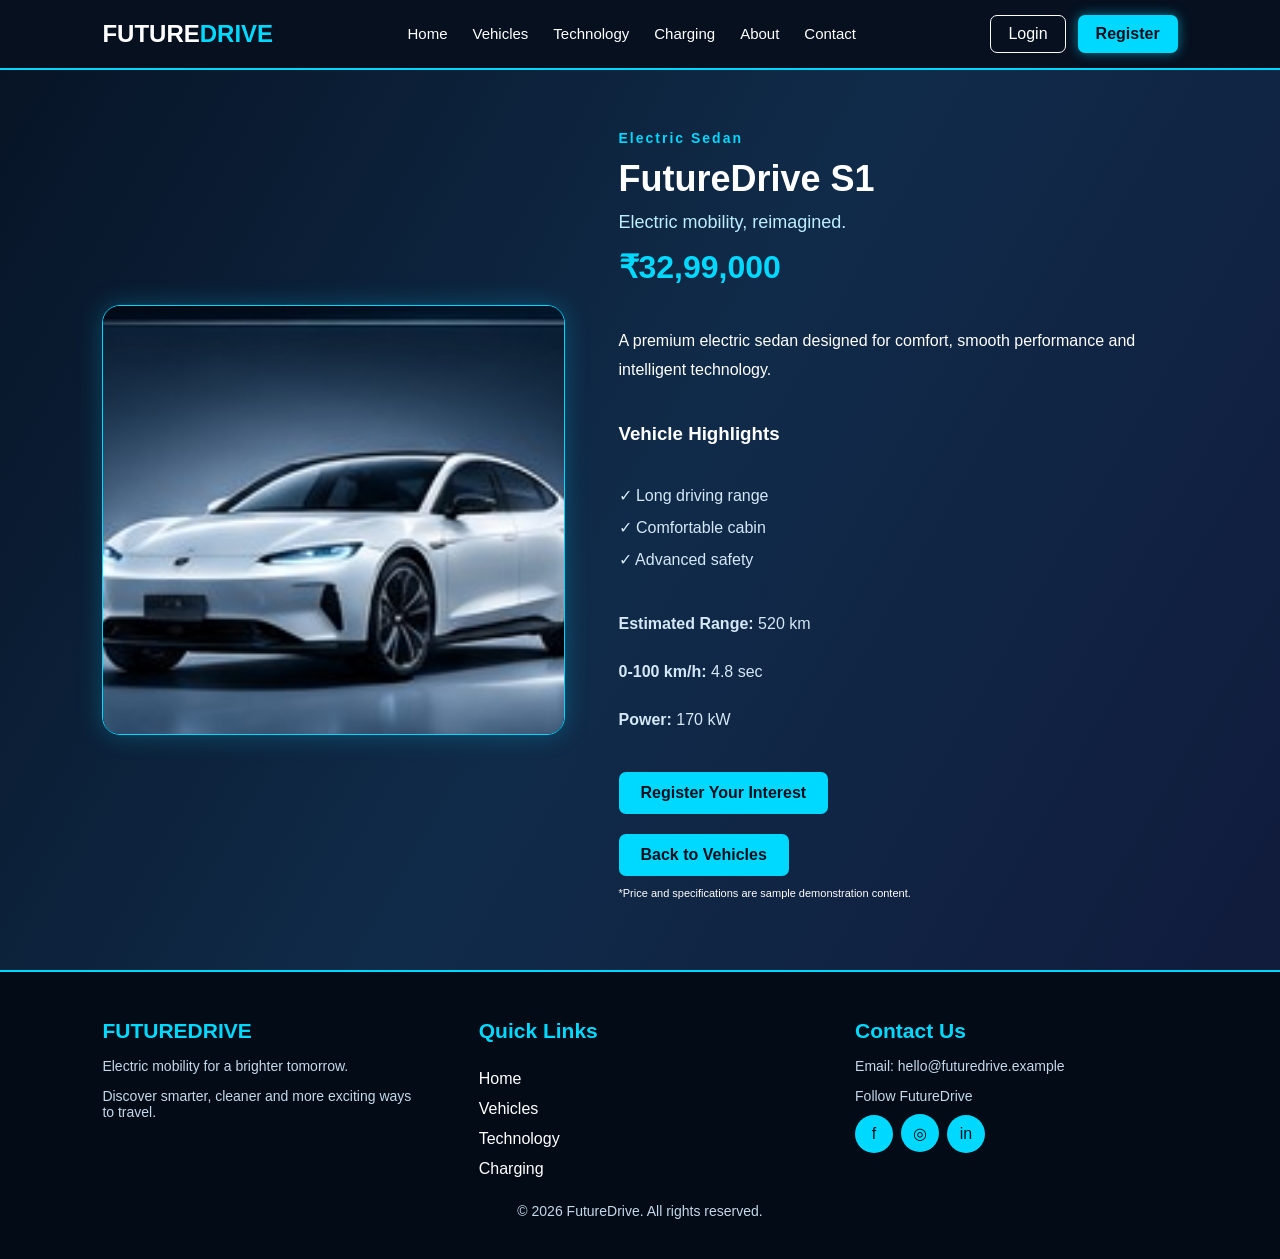
==== car1.html @ e7c0e1f0 "Initial commit - FutureDrive website" ====
<!DOCTYPE html>
<html lang="en">
<head>
    <meta charset="UTF-8">
    <meta name="viewport" content="width=device-width, initial-scale=1.0">
    <title>FutureDrive S1 - FutureDrive</title>
    <link rel="stylesheet" href="style.css">
    <link rel="stylesheet" href="https://cdnjs.cloudflare.com/ajax/libs/font-awesome/6.5.1/css/all.min.css">
</head>
<body>
<nav class="navbar">
    <a href="index.html" class="logo">FUTURE<span>DRIVE</span></a>

    <input type="checkbox" id="menu-toggle">
    <label for="menu-toggle" class="menu-icon">
        <i class="fa-solid fa-bars">☰</i>
    </label>

    <ul class="nav-links">
        <li><a href="index.html" class="anchor-link">Home</a></li>
        <li><a href="index.html#vehicles" class="anchor-link">Vehicles</a></li>
        <li><a href="index.html#technology" class="anchor-link">Technology</a></li>
        <li><a href="index.html#charging" class="anchor-link">Charging</a></li>
        <li><a href="index.html#about" class="anchor-link">About</a></li>
        <li><a href="index.html#contact" class="anchor-link">Contact</a></li>
    </ul>

    <div class="nav-buttons">
        <a href="login.html" class="login-btn">Login</a>
        <a href="register.html" class="register-btn">Register</a>
    </div>
</nav>
<section class="shoe-detail-page">
    <div class="shoe-detail-container">
        <div class="shoe-detail-image">
            <img src="images/detail-sedan.jpg" alt="FutureDrive S1">
        </div>
        <div class="shoe-detail-info">
            <div class="category">Electric Sedan</div>
            <h1>FutureDrive S1</h1>
            <p class="shoe-tagline">Electric mobility, reimagined.</p>
            <div class="shoe-price">
                <span class="offer-price">₹32,99,000</span>
            </div>
            <p class="shoe-description">A premium electric sedan designed for comfort, smooth performance and intelligent technology.</p>
            <h3>Vehicle Highlights</h3>
            <p class="shoe-features">✓ Long driving range<br>✓ Comfortable cabin<br>✓ Advanced safety</p>
            <div class="shoe-features">
                <p><strong>Estimated Range:</strong> 520 km</p>
                <p><strong>0-100 km/h:</strong> 4.8 sec</p>
                <p><strong>Power:</strong> 170 kW</p>
            </div>
            <a href="register.html" class="back-shopping">Register Your Interest</a>
            <a href="index.html#vehicles" class="back-shopping">Back to Vehicles</a>
            <p style="font-size:11px;">*Price and specifications are sample demonstration content.</p>
        </div>
    </div>
</section>
<footer id="contact">
    <div class="footer-container">
        <div class="footer-contact">
            <h2>FUTUREDRIVE</h2>
            <p>Electric mobility for a brighter tomorrow.</p>
            <p>Discover smarter, cleaner and more exciting ways to travel.</p>
        </div>
        <div class="footer-links">
            <h2>Quick Links</h2>
            <a href="index.html">Home</a>
            <a href="index.html#vehicles">Vehicles</a>
            <a href="index.html#technology">Technology</a>
            <a href="index.html#charging">Charging</a>
        </div>
        <div class="footer-media">
            <h2>Contact Us</h2>
            <p>Email: hello@futuredrive.example</p>
            <p>Follow FutureDrive</p>
            <a href="#">f</a><a href="#">◎</a><a href="#">in</a>
        </div>
    </div>
    <p style="text-align:center; margin-top:25px;">© 2026 FutureDrive. All rights reserved.</p>
</footer>
</body>
</html>
---- style.css ----
* {
    box-sizing: border-box;
}

body {
    margin: 0;
    padding: 0;
    font-family: Arial, sans-serif;
    background-color: #071426;
    color: white;
    min-height: 100vh;
    display: flex;
    flex-direction: column;
}

.navbar {
    display: flex;
    align-items: center;
    justify-content: space-between;
    padding: 15px 8%;
    background-color: #06101F;
    color: white;
    border-bottom: 2px solid #00D9FF;
    box-shadow: 0 3px 15px rgba(0, 217, 255, 0.25);
}

.logo {
    color: white;
    font-size: 24px;
    font-weight: bold;
    text-decoration: none;
}

.logo span {
    color: #00D9FF;
}

.nav-links {
    display: flex;
    gap: 25px;
    list-style-type: none;
    margin: 0;
    padding: 0;
}

.anchor-link {
    text-decoration: none;
    color: white;
    font-size: 15px;
    transition: 0.3s;
}

.anchor-link:hover {
    color: #00D9FF;
    text-decoration: underline;
}

.nav-buttons {
    display: flex;
    align-items: center;
    gap: 12px;
}

.login-btn {
    color: white;
    text-decoration: none;
    padding: 9px 17px;
    border: 1px solid white;
    border-radius: 7px;
}

.login-btn:hover {
    color: #00D9FF;
    border-color: #00D9FF;
}

.register-btn {
    color: #06101F;
    text-decoration: none;
    padding: 10px 18px;
    background-color: #00D9FF;
    border-radius: 7px;
    font-weight: bold;
    box-shadow: 0 0 12px rgba(0, 217, 255, 0.55);
}

.register-btn:hover {
    background-color: white;
    box-shadow: 0 0 20px #00D9FF;
    transform: translateY(-3px);
}

#menu-toggle {
    display: none;
}

.menu-icon {
    display: none;
}

.hero {
    height: 430px;
    display: flex;
    align-items: center;
    padding: 40px 10%;
    background-image: linear-gradient(to right, rgba(3, 12, 28, 0.95), rgba(3, 12, 28, 0.15)), url("images/hero-ev.jpg");
    background-size: cover;
    background-position: center;
    box-sizing: border-box;
}

.hero-content {
    max-width: 520px;
}

.hero-content h1 {
    font-size: 48px;
    line-height: 1.15;
    margin-bottom: 12px;
}

.hero-content h1 span {
    color: #00D9FF;
    text-shadow: 0 0 15px #00D9FF;
}

.hero-content p {
    font-size: 17px;
    line-height: 1.6;
    margin-bottom: 25px;
    color: #DCEBFA;
}

.hero-buttons {
    display: flex;
    gap: 15px;
}

.shop-btn {
    padding: 12px 25px;
    background-color: #00D9FF;
    color: #06101F;
    text-decoration: none;
    border-radius: 8px;
    font-weight: bold;
    transition: 0.3s;
    box-shadow: 0 0 12px rgba(0, 217, 255, 0.5);
}

.shop-btn:hover {
    background-color: white;
    transform: translateY(-4px);
    box-shadow: 0 0 22px #00D9FF;
}

.explore-btn {
    padding: 12px 25px;
    border: 1px solid white;
    color: white;
    text-decoration: none;
    border-radius: 8px;
    transition: 0.3s;
}

.explore-btn:hover {
    background-color: white;
    color: #071426;
}

.collections {
    padding: 35px 8%;
    background: linear-gradient(120deg, #0A203A, #111B3C);
}

.collections h2,
.products h2 {
    margin-bottom: 20px;
    font-size: 25px;
    text-align: center;
}

.collection-container {
    display: flex;
    justify-content: space-between;
    flex-wrap: wrap;
    gap: 15px;
}

.collection-card {
    background-color: #102B49;
    width: 15%;
    border: 1px solid #23617C;
    border-radius: 10px;
    text-align: center;
    overflow: hidden;
    transition: 0.3s;
}

.collection-card img {
    width: 100%;
    height: 105px;
    object-fit: cover;
}

.collection-card h3 {
    margin: 12px 5px;
    font-size: 15px;
}

.collection-card:hover {
    transform: scale(1.05);
    border-color: #00D9FF;
    box-shadow: 0 0 17px rgba(0, 217, 255, 0.35);
    position: relative;
    z-index: 2;
}

.collection-card:active {
    transform: scale(1.05);
}

.products {
    padding: 35px 8%;
    background-color: #071426;
}

.product-container {
    display: flex;
    justify-content: space-between;
    flex-wrap: wrap;
    gap: 18px;
}

.product-card {
    background-color: #102B49;
    width: 23%;
    border: 1px solid #23617C;
    border-radius: 10px;
    text-align: center;
    padding-bottom: 15px;
    overflow: hidden;
    transition: 0.3s;
}

.product-card img {
    width: 100%;
    height: 155px;
    object-fit: cover;
}

.product-card h3 {
    font-size: 17px;
    margin-top: 12px;
}

.product-card p {
    font-size: 14px;
    margin: 5px;
    color: #C5D8EA;
}

.product-price {
    color: #00D9FF;
    font-size: 18px;
    font-weight: bold;
    margin: 10px;
}

.product-card:hover {
    transform: scale(1.05);
    border-color: #00D9FF;
    box-shadow: 0 0 20px rgba(0, 217, 255, 0.3);
    position: relative;
    z-index: 2;
}

.product-card:active {
    transform: scale(1.05);
}

.view-details {
    display: block;
    width: 80%;
    margin: 10px auto 0;
    padding: 10px 20px;
    background-color: #00BFE8;
    color: #06101F;
    text-decoration: none;
    border-radius: 7px;
    box-sizing: border-box;
    font-size: 14px;
    font-weight: bold;
}

.view-details:hover {
    background-color: white;
    box-shadow: 0 0 15px #00D9FF;
}

.promo-section {
    display: flex;
    justify-content: space-between;
    gap: 20px;
    padding: 35px 8%;
    background: linear-gradient(120deg, #101C3B, #092B43);
}

.promo-card {
    width: 50%;
    min-height: 220px;
    padding: 30px;
    display: flex;
    flex-direction: column;
    justify-content: center;
    background-size: cover;
    background-position: center;
    border-radius: 12px;
    overflow: hidden;
    border: 1px solid #00AFCF;
}

.promo-card h2 {
    margin: 0 0 10px;
}

.promo-card p {
    max-width: 300px;
    line-height: 1.5;
}

.charging-banner {
    background-image: linear-gradient(to right, rgba(3, 12, 28, 0.9), rgba(3, 12, 28, 0.2)), url("images/charging.jpg");
}

.green-banner {
    background-image: linear-gradient(to right, rgba(3, 12, 28, 0.9), rgba(3, 12, 28, 0.2)), url("images/green-drive.jpg");
}

.bottom-section {
    display: flex;
    justify-content: space-between;
    gap: 35px;
    padding: 35px 8%;
    background-color: #0A203A;
}

.why-choose {
    width: 65%;
}

.newsletter {
    width: 30%;
}

.bottom-section h2 {
    font-size: 23px;
    margin-bottom: 18px;
}

.features {
    display: flex;
    justify-content: space-between;
    text-align: center;
    margin-top: 20px;
    gap: 15px;
}

.feature {
    width: 30%;
}

.feature i {
    font-size: 32px;
    margin-bottom: 10px;
    color: #00D9FF;
}

.feature p {
    font-size: 14px;
    color: #C5D8EA;
}

.newsletter-box {
    background-color: #102B49;
    border: 1px solid #23617C;
    padding: 20px;
    border-radius: 10px;
}

.newsletter-box h4 {
    margin-bottom: 15px;
    font-size: 17px;
}

.newsletter-box input {
    width: 100%;
    padding: 10px;
    border: 1px solid #3A607D;
    background-color: #071426;
    color: white;
    border-radius: 5px;
    margin-bottom: 12px;
    box-sizing: border-box;
}

.newsletter-box button {
    width: 100%;
    padding: 10px;
    background-color: #00D9FF;
    color: #06101F;
    border: none;
    border-radius: 6px;
    cursor: pointer;
    font-weight: bold;
}

.newsletter-box button:hover {
    background-color: white;
    box-shadow: 0 0 15px #00D9FF;
}

footer {
    background-color: #030B17;
    color: white;
    padding: 30px 8%;
    border-top: 2px solid #00D9FF;
}

.footer-container {
    display: flex;
    justify-content: space-between;
    gap: 25px;
}

.footer-links,
.footer-contact,
.footer-media {
    width: 30%;
}

footer h2 {
    margin-bottom: 15px;
    color: #00D9FF;
    font-size: 21px;
}

footer p {
    font-size: 14px;
    margin-bottom: 10px;
    color: #C5D8EA;
}

.footer-links {
    display: flex;
    flex-direction: column;
    gap: 12px;
}

.footer-links a {
    color: white;
    text-decoration: none;
}

.footer-links a:hover {
    color: #00D9FF;
    text-decoration: underline;
}

.footer-media a {
    display: inline-flex;
    justify-content: center;
    align-items: center;
    width: 38px;
    height: 38px;
    background-color: #00D9FF;
    color: #06101F;
    border-radius: 50%;
    text-decoration: none;
    margin-right: 8px;
}

.footer-media a:hover {
    background-color: white;
    transform: translateY(-4px);
}

.shoe-detail-page {
    width: 100%;
    flex: 1;
    padding: 40px 8%;
    display: flex;
    align-items: center;
    background: linear-gradient(120deg, #071426, #102B49, #111B3C);
}

.shoe-detail-container {
    width: 100%;
    display: flex;
    flex-direction: row;
    align-items: center;
    justify-content: space-between;
    gap: 5%;
}

.shoe-detail-image {
    width: 43%;
    flex-shrink: 0;
}

.shoe-detail-image img {
    display: block;
    width: 100%;
    height: 430px;
    object-fit: cover;
    object-position: center;
    border-radius: 18px;
    border: 1px solid #00D9FF;
    box-shadow: 0 0 25px rgba(0, 217, 255, 0.25);
}

.shoe-detail-info {
    width: 52%;
    color: white;
    padding: 20px 0;
    display: flex;
    flex-direction: column;
    justify-content: center;
}

.shoe-detail-info .category {
    color: #00D9FF;
    font-size: 14px;
    font-weight: bold;
    letter-spacing: 2px;
    margin-bottom: 12px;
}

.shoe-detail-info h1 {
    color: white;
    font-size: 36px;
    margin: 0 0 12px;
}

.shoe-tagline {
    color: #BDEEFF;
    font-size: 18px;
    margin: 0 0 15px;
}

.shoe-price {
    display: flex;
    align-items: center;
    flex-wrap: wrap;
    gap: 18px;
    margin: 0 0 25px;
}

.offer-price {
    color: #00D9FF;
    font-size: 32px;
    font-weight: bold;
}

.shoe-description {
    color: white;
    font-size: 16px;
    line-height: 1.8;
    margin-bottom: 20px;
}

.shoe-features {
    line-height: 2;
    color: #D4E8F7;
}

.back-shopping {
    display: inline-block;
    width: fit-content;
    margin-top: 20px;
    padding: 12px 22px;
    background-color: #00D9FF;
    color: #06101F;
    text-decoration: none;
    border-radius: 7px;
    transition: 0.3s;
    font-weight: bold;
}

.back-shopping:hover {
    background-color: white;
    box-shadow: 0 0 15px #00D9FF;
    transform: translateY(-3px);
}

.login-page {
    min-height: 600px;
    display: flex;
    align-items: center;
    justify-content: center;
    padding: 40px 20px;
    background-image: linear-gradient(rgba(3, 12, 28, 0.72), rgba(3, 12, 28, 0.72)), url("images/login-bg.jpg");
    background-size: cover;
    background-position: center;
}

.register-page {
    min-height: 650px;
    display: flex;
    align-items: center;
    justify-content: center;
    padding: 40px 20px;
    background-image: linear-gradient(rgba(3, 12, 28, 0.72), rgba(3, 12, 28, 0.72)), url("images/register-bg.jpg");
    background-size: cover;
    background-position: center;
}

.login-box {
    width: 100%;
    max-width: 420px;
    padding: 35px;
    background-color: rgba(5, 18, 36, 0.94);
    border: 1px solid #00D9FF;
    border-radius: 12px;
    box-shadow: 0 0 25px rgba(0, 217, 255, 0.3);
}

.login-box h1 {
    text-align: center;
    margin-bottom: 10px;
}

.login-box p {
    text-align: center;
    color: #C5D8EA;
    margin-bottom: 25px;
}

.login-box label {
    display: block;
    margin: 12px 0 6px;
    font-size: 14px;
}

.login-box input {
    width: 100%;
    padding: 12px;
    border: 1px solid #3A607D;
    background-color: #071426;
    color: white;
    border-radius: 6px;
    box-sizing: border-box;
}

.login-box input:focus {
    outline: none;
    border-color: #00D9FF;
    box-shadow: 0 0 10px rgba(0, 217, 255, 0.3);
}

.login-box button {
    width: 100%;
    padding: 12px;
    margin-top: 20px;
    background-color: #00D9FF;
    color: #06101F;
    border: none;
    border-radius: 7px;
    font-weight: bold;
    cursor: pointer;
}

.login-box button:hover {
    background-color: white;
    box-shadow: 0 0 15px #00D9FF;
}

.login-box .form-link {
    text-align: center;
    margin-top: 18px;
    font-size: 13px;
}

.login-box .form-link a {
    color: #00D9FF;
    text-decoration: none;
}

@media (max-width: 546px) {

    body {
        overflow-x: hidden;
    }

    .navbar {
        flex-direction: row;
        flex-wrap: wrap;
        padding: 15px 20px;
    }

    .menu-icon {
        display: block;
        font-size: 25px;
        cursor: pointer;
        color: #00D9FF;
    }

    .nav-links {
        display: none;
        flex-direction: column;
        align-items: center;
        width: 100%;
        gap: 0;
        padding-top: 15px;
    }

    #menu-toggle:checked ~ .nav-links {
        display: flex;
    }

    .nav-links li {
        width: 100%;
        text-align: center;
    }

    .nav-links a {
        display: block;
        padding: 10px 0;
    }

    .nav-buttons {
        display: none;
        width: 100%;
        flex-direction: column;
        padding-top: 12px;
    }

    #menu-toggle:checked ~ .nav-buttons {
        display: flex;
    }

    .hero {
        height: 350px;
        padding: 30px 20px;
        background-position: 60% center;
    }

    .hero-content h1 {
        font-size: 32px;
    }

    .hero-content p {
        font-size: 14px;
    }

    .hero-buttons {
        flex-wrap: wrap;
    }

    .collections {
        padding: 30px 20px;
    }

    .collection-container {
        flex-direction: column;
        align-items: center;
    }

    .collection-card {
        width: 100%;
        max-width: 350px;
    }

    .collection-card img {
        height: 180px;
    }

    .products {
        padding: 25px 20px;
    }

    .product-container {
        flex-direction: column;
        align-items: center;
    }

    .product-card {
        width: 100%;
        max-width: 350px;
    }

    .product-card img {
        height: 200px;
    }

    .promo-section {
        flex-direction: column;
        padding: 25px 20px;
    }

    .promo-card {
        width: 100%;
    }

    .bottom-section {
        flex-direction: column;
        padding: 30px 20px;
        gap: 30px;
    }

    .why-choose,
    .newsletter {
        width: 100%;
    }

    .features {
        flex-wrap: wrap;
        gap: 15px;
    }

    .feature {
        width: 100%;
    }

    .shoe-detail-page {
        padding: 25px 20px;
        min-height: auto;
    }

    .shoe-detail-container {
        flex-direction: column;
        gap: 25px;
    }

    .shoe-detail-image {
        width: 100%;
    }

    .shoe-detail-image img {
        width: 100%;
        height: 300px;
        object-fit: cover;
    }

    .shoe-detail-info {
        width: 100%;
        padding: 20px 0;
    }

    .shoe-detail-info h1 {
        font-size: 27px;
    }

    .shoe-tagline {
        font-size: 15px;
    }

    .shoe-description {
        font-size: 15px;
    }

    .login-box {
        padding: 25px 20px;
    }

    footer {
        padding: 25px 20px;
    }

    .footer-container {
        flex-direction: column;
        gap: 25px;
    }

    .footer-links,
    .footer-contact,
    .footer-media {
        width: 100%;
    }
}


/* FUTUREDRIVE TECHNOLOGY SECTION */

.mobility-section {
    padding: 60px 8%;
    background: linear-gradient(120deg, #071426, #0B2340, #101B3B);
}

.mobility-heading {
    text-align: center;
    margin-bottom: 35px;
}

.section-tag {
    color: #00D9FF;
    font-size: 13px;
    font-weight: bold;
    letter-spacing: 2px;
    margin-bottom: 10px;
}

.mobility-heading h2 {
    font-size: 30px;
    margin: 8px 0 12px;
}

.mobility-heading > p:last-child {
    color: #C5D8EA;
    font-size: 15px;
}

.mobility-container {
    display: flex;
    justify-content: space-between;
    flex-wrap: wrap;
    gap: 18px;
}

.mobility-card {
    width: 23%;
    padding: 25px 18px;
    text-align: center;
    background-color: #102B49;
    border: 1px solid #23617C;
    border-radius: 12px;
    transition: 0.3s;
}

.mobility-card i {
    font-size: 35px;
    color: #00D9FF;
    margin-bottom: 15px;
}

.mobility-card h3 {
    font-size: 17px;
    margin-bottom: 10px;
}

.mobility-card p {
    color: #C5D8EA;
    font-size: 13px;
    line-height: 1.6;
}

.mobility-card:hover {
    transform: scale(1.05);
    border-color: #00D9FF;
    box-shadow: 0 0 20px rgba(0, 217, 255, 0.3);
    position: relative;
    z-index: 2;
}

.mobility-stats {
    display: flex;
    justify-content: space-around;
    gap: 20px;
    margin-top: 45px;
    padding: 25px 10px;
    border-top: 1px solid rgba(0, 217, 255, 0.3);
    border-bottom: 1px solid rgba(0, 217, 255, 0.3);
}

.stat {
    text-align: center;
    width: 30%;
}

.stat h2 {
    color: #00D9FF;
    font-size: 32px;
    margin: 0 0 5px;
    text-shadow: 0 0 12px rgba(0, 217, 255, 0.4);
}

.stat h2 span {
    font-size: 19px;
}

.stat p {
    color: #D5E5F4;
    font-size: 13px;
}

.stat-note {
    text-align: center;
    color: #829BB2;
    font-size: 11px;
    margin-top: 12px;
}

.footer-newsletter {
    margin-top: 12px;
}

.footer-newsletter input {
    width: 100%;
    padding: 10px;
    margin-bottom: 8px;
    border: 1px solid #23617C;
    border-radius: 5px;
    background-color: #071426;
    color: white;
}

.footer-newsletter button {
    padding: 9px 18px;
    border: none;
    border-radius: 5px;
    background-color: #00D9FF;
    color: #06101F;
    font-weight: bold;
    cursor: pointer;
}

.footer-newsletter button:hover {
    background-color: white;
    box-shadow: 0 0 12px #00D9FF;
}

@media (max-width: 546px) {
    .mobility-section {
        padding: 40px 20px;
    }

    .mobility-heading h2 {
        font-size: 24px;
    }

    .mobility-container {
        flex-direction: column;
        align-items: center;
    }

    .mobility-card {
        width: 100%;
        max-width: 350px;
    }

    .mobility-stats {
        flex-wrap: wrap;
        gap: 20px;
    }

    .stat {
        width: 100%;
    }
}


/* CONTACT FORM IN THE FOOTER */

.footer-container {
    flex-wrap: wrap;
}

.footer-contact-form {
    width: 30%;
}

.footer-contact-form h2 {
    margin-bottom: 15px;
}

.footer-contact-form input,
.footer-contact-form textarea {
    width: 100%;
    padding: 10px;
    margin-bottom: 10px;
    border: 1px solid #23617C;
    border-radius: 5px;
    background-color: #071426;
    color: white;
    font-family: Arial, sans-serif;
    font-size: 13px;
    box-sizing: border-box;
}

.footer-contact-form input:focus,
.footer-contact-form textarea:focus {
    outline: none;
    border-color: #00D9FF;
    box-shadow: 0 0 8px rgba(0, 217, 255, 0.25);
}

.footer-contact-form textarea {
    resize: vertical;
}

.footer-contact-form button {
    width: 100%;
    padding: 10px;
    border: none;
    border-radius: 6px;
    background-color: #00D9FF;
    color: #06101F;
    font-weight: bold;
    cursor: pointer;
}

.footer-contact-form button:hover {
    background-color: white;
    box-shadow: 0 0 12px #00D9FF;
}

@media (max-width: 546px) {
    .footer-contact-form {
        width: 100%;
    }
}


/* FOOTER CONTACT FORM - SIMPLE THREE COLUMN LAYOUT */

.footer-container {
    display: flex;
    justify-content: space-between;
    align-items: flex-start;
    gap: 30px;
}

.footer-contact,
.footer-links,
.footer-media {
    width: 30%;
}

.footer-contact-form {
    margin: 12px 0 18px;
}

.footer-contact-form input,
.footer-contact-form textarea {
    display: block;
    width: 100%;
    padding: 9px 10px;
    margin-bottom: 8px;
    border: 1px solid #23617C;
    border-radius: 5px;
    background-color: #071426;
    color: white;
    font-family: Arial, sans-serif;
    font-size: 13px;
    box-sizing: border-box;
}

.footer-contact-form input:focus,
.footer-contact-form textarea:focus {
    outline: none;
    border-color: #00D9FF;
}

.footer-contact-form textarea {
    resize: vertical;
}

.footer-contact-form button {
    padding: 9px 16px;
    background-color: #00D9FF;
    color: #06101F;
    border: none;
    border-radius: 5px;
    font-weight: bold;
    cursor: pointer;
}

.footer-contact-form button:hover {
    background-color: white;
}

.footer-copy {
    text-align: center;
    margin-top: 25px;
}

@media (max-width: 546px) {
    .footer-container {
        flex-direction: column;
        gap: 25px;
    }

    .footer-contact,
    .footer-links,
    .footer-media {
        width: 100%;
    }
}


/* CONTACT US SECTION - PLACED AFTER PROMOTION */

.contact-section {
    padding: 55px 8%;
    background: linear-gradient(120deg, #071426, #0B2340, #101B3B);
}

.contact-heading {
    text-align: center;
    margin-bottom: 30px;
}

.contact-tag {
    color: #00D9FF;
    font-size: 13px;
    font-weight: bold;
    letter-spacing: 2px;
    margin-bottom: 8px;
}

.contact-heading h2 {
    font-size: 30px;
    margin: 8px 0;
}

.contact-heading > p:last-child {
    color: #C5D8EA;
    font-size: 15px;
}

.contact-container {
    display: flex;
    justify-content: space-between;
    align-items: stretch;
    gap: 30px;
}

.contact-info {
    width: 38%;
    padding: 28px;
    background-color: #102B49;
    border: 1px solid #23617C;
    border-radius: 12px;
}

.contact-info h3 {
    font-size: 22px;
    margin-top: 0;
}

.contact-info p {
    color: #C5D8EA;
    font-size: 14px;
    line-height: 1.7;
    margin-bottom: 25px;
}

.contact-info-item {
    display: flex;
    align-items: center;
    gap: 12px;
    margin: 18px 0;
    color: #EAF7FF;
    font-size: 14px;
}

.contact-info-item i {
    color: #00D9FF;
    font-size: 18px;
    width: 22px;
}

.contact-form-box {
    width: 58%;
    padding: 28px;
    background-color: #102B49;
    border: 1px solid #23617C;
    border-radius: 12px;
}

.contact-form label {
    display: block;
    margin: 12px 0 6px;
    color: #EAF7FF;
    font-size: 13px;
}

.contact-input-row {
    display: flex;
    justify-content: space-between;
    gap: 15px;
}

.contact-input-row div {
    width: 50%;
}

.contact-form input,
.contact-form textarea {
    width: 100%;
    padding: 12px;
    border: 1px solid #3A607D;
    border-radius: 6px;
    background-color: #071426;
    color: white;
    font-family: Arial, sans-serif;
    font-size: 13px;
    box-sizing: border-box;
}

.contact-form input:focus,
.contact-form textarea:focus {
    outline: none;
    border-color: #00D9FF;
    box-shadow: 0 0 10px rgba(0, 217, 255, 0.2);
}

.contact-form textarea {
    resize: vertical;
}

.contact-form button {
    margin-top: 15px;
    padding: 12px 24px;
    background-color: #00D9FF;
    color: #06101F;
    border: none;
    border-radius: 7px;
    font-weight: bold;
    cursor: pointer;
    transition: 0.3s;
}

.contact-form button:hover {
    background-color: white;
    box-shadow: 0 0 15px #00D9FF;
}

@media (max-width: 546px) {
    .contact-section {
        padding: 40px 20px;
    }

    .contact-heading h2 {
        font-size: 25px;
    }

    .contact-container {
        flex-direction: column;
    }

    .contact-info,
    .contact-form-box {
        width: 100%;
        padding: 22px;
        box-sizing: border-box;
    }

    .contact-input-row {
        flex-direction: column;
        gap: 0;
    }

    .contact-input-row div {
        width: 100%;
    }
}
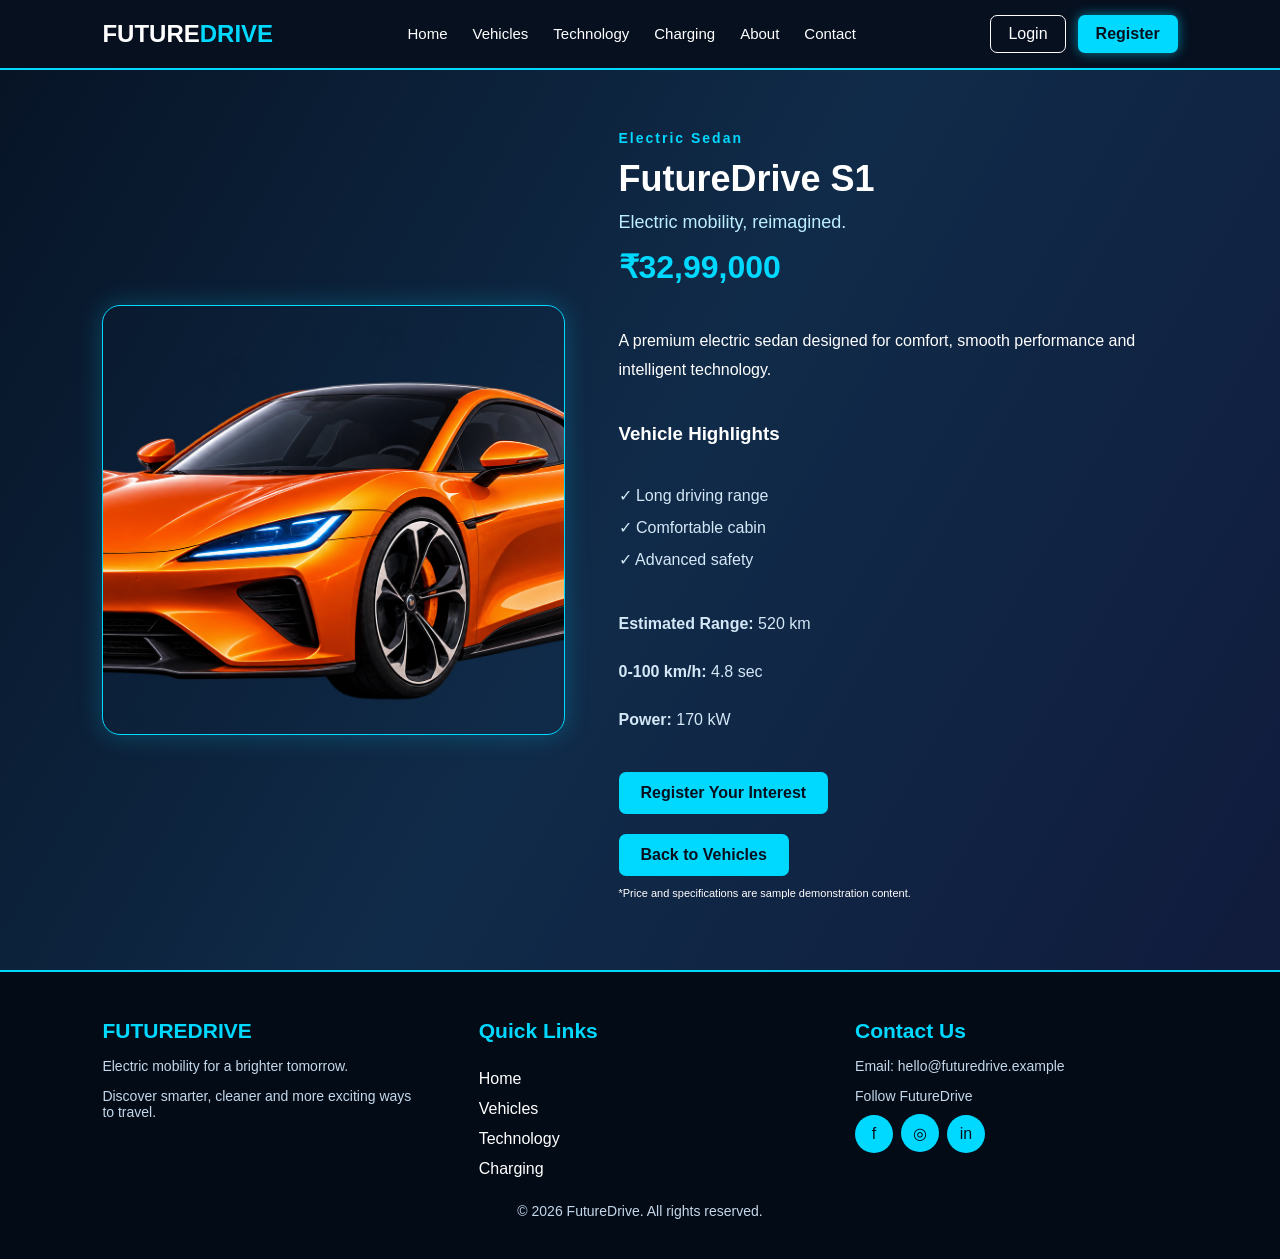
==== commit 7a982a9b: "updated website" ====
--- a/car1.html
+++ b/car1.html
@@ -33,7 +33,7 @@
 <section class="shoe-detail-page">
     <div class="shoe-detail-container">
         <div class="shoe-detail-image">
-            <img src="images/detail-sedan.jpg" alt="FutureDrive S1">
+            <img src="images/car1.png" alt="FutureDrive S1">
         </div>
         <div class="shoe-detail-info">
             <div class="category">Electric Sedan</div>
--- a/style.css
+++ b/style.css
@@ -1,4 +1,3 @@
-
 * {
     box-sizing: border-box;
 }
@@ -267,7 +266,7 @@
     margin: 10px;
 }
 
-.product-card:hover {
+.product-card img:hover {
     transform: scale(1.05);
     border-color: #00D9FF;
     box-shadow: 0 0 20px rgba(0, 217, 255, 0.3);
@@ -686,6 +685,8 @@
     text-decoration: none;
 }
 
+
+
 @media (max-width: 546px) {
 
     body {
@@ -1354,4 +1355,4 @@
     .contact-input-row div {
         width: 100%;
     }
-}
+}
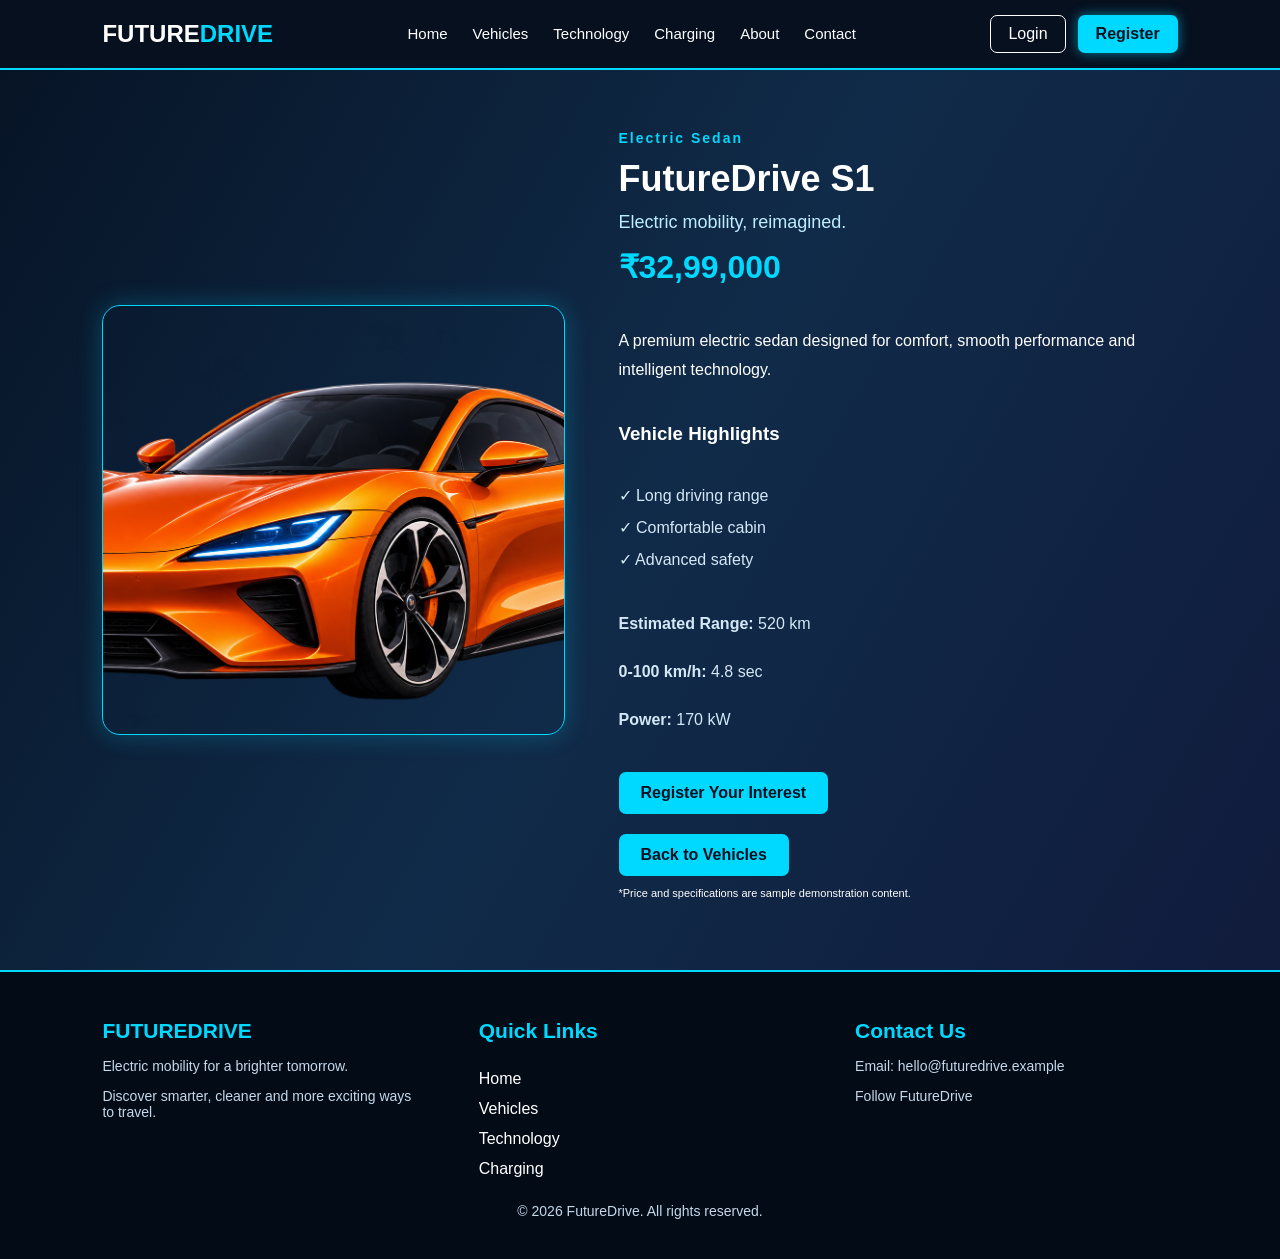
==== commit e1a4ad6d: "updated website" ====
--- a/car1.html
+++ b/car1.html
@@ -74,7 +74,7 @@
             <h2>Contact Us</h2>
             <p>Email: hello@futuredrive.example</p>
             <p>Follow FutureDrive</p>
-            <a href="#">f</a><a href="#">◎</a><a href="#">in</a>
+         
         </div>
     </div>
     <p style="text-align:center; margin-top:25px;">© 2026 FutureDrive. All rights reserved.</p>
--- a/style.css
+++ b/style.css
@@ -271,7 +271,7 @@
     border-color: #00D9FF;
     box-shadow: 0 0 20px rgba(0, 217, 255, 0.3);
     position: relative;
-    z-index: 2;
+   
 }
 
 .product-card:active {
@@ -297,36 +297,7 @@
     box-shadow: 0 0 15px #00D9FF;
 }
 
-.promo-section {
-    display: flex;
-    justify-content: space-between;
-    gap: 20px;
-    padding: 35px 8%;
-    background: linear-gradient(120deg, #101C3B, #092B43);
-}
-
-.promo-card {
-    width: 50%;
-    min-height: 220px;
-    padding: 30px;
-    display: flex;
-    flex-direction: column;
-    justify-content: center;
-    background-size: cover;
-    background-position: center;
-    border-radius: 12px;
-    overflow: hidden;
-    border: 1px solid #00AFCF;
-}
-
-.promo-card h2 {
-    margin: 0 0 10px;
-}
-
-.promo-card p {
-    max-width: 300px;
-    line-height: 1.5;
-}
+
 
 .charging-banner {
     background-image: linear-gradient(to right, rgba(3, 12, 28, 0.9), rgba(3, 12, 28, 0.2)), url("images/charging.jpg");
@@ -687,433 +658,6 @@
 
 
 
-@media (max-width: 546px) {
-
-    body {
-        overflow-x: hidden;
-    }
-
-    .navbar {
-        flex-direction: row;
-        flex-wrap: wrap;
-        padding: 15px 20px;
-    }
-
-    .menu-icon {
-        display: block;
-        font-size: 25px;
-        cursor: pointer;
-        color: #00D9FF;
-    }
-
-    .nav-links {
-        display: none;
-        flex-direction: column;
-        align-items: center;
-        width: 100%;
-        gap: 0;
-        padding-top: 15px;
-    }
-
-    #menu-toggle:checked ~ .nav-links {
-        display: flex;
-    }
-
-    .nav-links li {
-        width: 100%;
-        text-align: center;
-    }
-
-    .nav-links a {
-        display: block;
-        padding: 10px 0;
-    }
-
-    .nav-buttons {
-        display: none;
-        width: 100%;
-        flex-direction: column;
-        padding-top: 12px;
-    }
-
-    #menu-toggle:checked ~ .nav-buttons {
-        display: flex;
-    }
-
-    .hero {
-        height: 350px;
-        padding: 30px 20px;
-        background-position: 60% center;
-    }
-
-    .hero-content h1 {
-        font-size: 32px;
-    }
-
-    .hero-content p {
-        font-size: 14px;
-    }
-
-    .hero-buttons {
-        flex-wrap: wrap;
-    }
-
-    .collections {
-        padding: 30px 20px;
-    }
-
-    .collection-container {
-        flex-direction: column;
-        align-items: center;
-    }
-
-    .collection-card {
-        width: 100%;
-        max-width: 350px;
-    }
-
-    .collection-card img {
-        height: 180px;
-    }
-
-    .products {
-        padding: 25px 20px;
-    }
-
-    .product-container {
-        flex-direction: column;
-        align-items: center;
-    }
-
-    .product-card {
-        width: 100%;
-        max-width: 350px;
-    }
-
-    .product-card img {
-        height: 200px;
-    }
-
-    .promo-section {
-        flex-direction: column;
-        padding: 25px 20px;
-    }
-
-    .promo-card {
-        width: 100%;
-    }
-
-    .bottom-section {
-        flex-direction: column;
-        padding: 30px 20px;
-        gap: 30px;
-    }
-
-    .why-choose,
-    .newsletter {
-        width: 100%;
-    }
-
-    .features {
-        flex-wrap: wrap;
-        gap: 15px;
-    }
-
-    .feature {
-        width: 100%;
-    }
-
-    .shoe-detail-page {
-        padding: 25px 20px;
-        min-height: auto;
-    }
-
-    .shoe-detail-container {
-        flex-direction: column;
-        gap: 25px;
-    }
-
-    .shoe-detail-image {
-        width: 100%;
-    }
-
-    .shoe-detail-image img {
-        width: 100%;
-        height: 300px;
-        object-fit: cover;
-    }
-
-    .shoe-detail-info {
-        width: 100%;
-        padding: 20px 0;
-    }
-
-    .shoe-detail-info h1 {
-        font-size: 27px;
-    }
-
-    .shoe-tagline {
-        font-size: 15px;
-    }
-
-    .shoe-description {
-        font-size: 15px;
-    }
-
-    .login-box {
-        padding: 25px 20px;
-    }
-
-    footer {
-        padding: 25px 20px;
-    }
-
-    .footer-container {
-        flex-direction: column;
-        gap: 25px;
-    }
-
-    .footer-links,
-    .footer-contact,
-    .footer-media {
-        width: 100%;
-    }
-}
-
-
-/* FUTUREDRIVE TECHNOLOGY SECTION */
-
-.mobility-section {
-    padding: 60px 8%;
-    background: linear-gradient(120deg, #071426, #0B2340, #101B3B);
-}
-
-.mobility-heading {
-    text-align: center;
-    margin-bottom: 35px;
-}
-
-.section-tag {
-    color: #00D9FF;
-    font-size: 13px;
-    font-weight: bold;
-    letter-spacing: 2px;
-    margin-bottom: 10px;
-}
-
-.mobility-heading h2 {
-    font-size: 30px;
-    margin: 8px 0 12px;
-}
-
-.mobility-heading > p:last-child {
-    color: #C5D8EA;
-    font-size: 15px;
-}
-
-.mobility-container {
-    display: flex;
-    justify-content: space-between;
-    flex-wrap: wrap;
-    gap: 18px;
-}
-
-.mobility-card {
-    width: 23%;
-    padding: 25px 18px;
-    text-align: center;
-    background-color: #102B49;
-    border: 1px solid #23617C;
-    border-radius: 12px;
-    transition: 0.3s;
-}
-
-.mobility-card i {
-    font-size: 35px;
-    color: #00D9FF;
-    margin-bottom: 15px;
-}
-
-.mobility-card h3 {
-    font-size: 17px;
-    margin-bottom: 10px;
-}
-
-.mobility-card p {
-    color: #C5D8EA;
-    font-size: 13px;
-    line-height: 1.6;
-}
-
-.mobility-card:hover {
-    transform: scale(1.05);
-    border-color: #00D9FF;
-    box-shadow: 0 0 20px rgba(0, 217, 255, 0.3);
-    position: relative;
-    z-index: 2;
-}
-
-.mobility-stats {
-    display: flex;
-    justify-content: space-around;
-    gap: 20px;
-    margin-top: 45px;
-    padding: 25px 10px;
-    border-top: 1px solid rgba(0, 217, 255, 0.3);
-    border-bottom: 1px solid rgba(0, 217, 255, 0.3);
-}
-
-.stat {
-    text-align: center;
-    width: 30%;
-}
-
-.stat h2 {
-    color: #00D9FF;
-    font-size: 32px;
-    margin: 0 0 5px;
-    text-shadow: 0 0 12px rgba(0, 217, 255, 0.4);
-}
-
-.stat h2 span {
-    font-size: 19px;
-}
-
-.stat p {
-    color: #D5E5F4;
-    font-size: 13px;
-}
-
-.stat-note {
-    text-align: center;
-    color: #829BB2;
-    font-size: 11px;
-    margin-top: 12px;
-}
-
-.footer-newsletter {
-    margin-top: 12px;
-}
-
-.footer-newsletter input {
-    width: 100%;
-    padding: 10px;
-    margin-bottom: 8px;
-    border: 1px solid #23617C;
-    border-radius: 5px;
-    background-color: #071426;
-    color: white;
-}
-
-.footer-newsletter button {
-    padding: 9px 18px;
-    border: none;
-    border-radius: 5px;
-    background-color: #00D9FF;
-    color: #06101F;
-    font-weight: bold;
-    cursor: pointer;
-}
-
-.footer-newsletter button:hover {
-    background-color: white;
-    box-shadow: 0 0 12px #00D9FF;
-}
-
-@media (max-width: 546px) {
-    .mobility-section {
-        padding: 40px 20px;
-    }
-
-    .mobility-heading h2 {
-        font-size: 24px;
-    }
-
-    .mobility-container {
-        flex-direction: column;
-        align-items: center;
-    }
-
-    .mobility-card {
-        width: 100%;
-        max-width: 350px;
-    }
-
-    .mobility-stats {
-        flex-wrap: wrap;
-        gap: 20px;
-    }
-
-    .stat {
-        width: 100%;
-    }
-}
-
-
-/* CONTACT FORM IN THE FOOTER */
-
-.footer-container {
-    flex-wrap: wrap;
-}
-
-.footer-contact-form {
-    width: 30%;
-}
-
-.footer-contact-form h2 {
-    margin-bottom: 15px;
-}
-
-.footer-contact-form input,
-.footer-contact-form textarea {
-    width: 100%;
-    padding: 10px;
-    margin-bottom: 10px;
-    border: 1px solid #23617C;
-    border-radius: 5px;
-    background-color: #071426;
-    color: white;
-    font-family: Arial, sans-serif;
-    font-size: 13px;
-    box-sizing: border-box;
-}
-
-.footer-contact-form input:focus,
-.footer-contact-form textarea:focus {
-    outline: none;
-    border-color: #00D9FF;
-    box-shadow: 0 0 8px rgba(0, 217, 255, 0.25);
-}
-
-.footer-contact-form textarea {
-    resize: vertical;
-}
-
-.footer-contact-form button {
-    width: 100%;
-    padding: 10px;
-    border: none;
-    border-radius: 6px;
-    background-color: #00D9FF;
-    color: #06101F;
-    font-weight: bold;
-    cursor: pointer;
-}
-
-.footer-contact-form button:hover {
-    background-color: white;
-    box-shadow: 0 0 12px #00D9FF;
-}
-
-@media (max-width: 546px) {
-    .footer-contact-form {
-        width: 100%;
-    }
-}
-
-
-/* FOOTER CONTACT FORM - SIMPLE THREE COLUMN LAYOUT */
-
 .footer-container {
     display: flex;
     justify-content: space-between;
@@ -1175,18 +719,6 @@
     margin-top: 25px;
 }
 
-@media (max-width: 546px) {
-    .footer-container {
-        flex-direction: column;
-        gap: 25px;
-    }
-
-    .footer-contact,
-    .footer-links,
-    .footer-media {
-        width: 100%;
-    }
-}
 
 
 /* CONTACT US SECTION - PLACED AFTER PROMOTION */
@@ -1327,32 +859,3 @@
     box-shadow: 0 0 15px #00D9FF;
 }
 
-@media (max-width: 546px) {
-    .contact-section {
-        padding: 40px 20px;
-    }
-
-    .contact-heading h2 {
-        font-size: 25px;
-    }
-
-    .contact-container {
-        flex-direction: column;
-    }
-
-    .contact-info,
-    .contact-form-box {
-        width: 100%;
-        padding: 22px;
-        box-sizing: border-box;
-    }
-
-    .contact-input-row {
-        flex-direction: column;
-        gap: 0;
-    }
-
-    .contact-input-row div {
-        width: 100%;
-    }
-}
